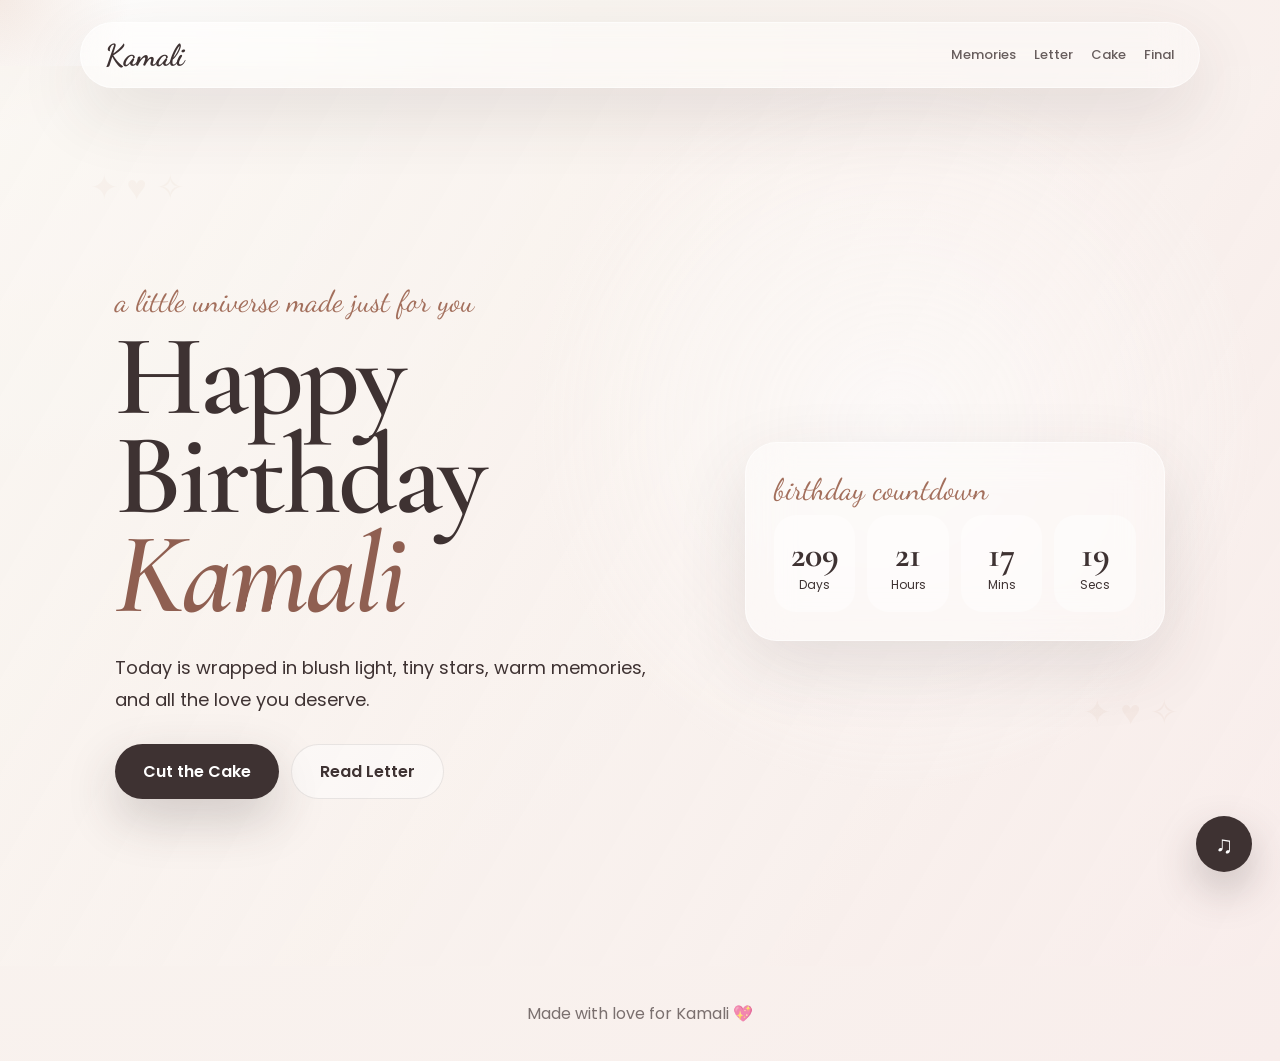
==== index.html @ 8284d703 "Initial commit" ====
<!DOCTYPE html>
<html lang="en">
<head>
  <meta charset="UTF-8" />
  <meta name="viewport" content="width=device-width, initial-scale=1.0" />
  <title>Happy Birthday Kamali</title>
  <link rel="preconnect" href="https://fonts.googleapis.com" />
  <link rel="preconnect" href="https://fonts.gstatic.com" crossorigin />
  <link href="https://fonts.googleapis.com/css2?family=Cormorant+Garamond:wght@400;500;600;700&family=Dancing+Script:wght@500;600;700&family=Poppins:wght@300;400;500;600;700&display=swap" rel="stylesheet" />
  <link rel="stylesheet" href="style.css" />
  <link rel="stylesheet" href="https://cdnjs.cloudflare.com/ajax/libs/font-awesome/6.5.0/css/all.min.css">
</head>
<body style="--hero-image: url('assets/kamali.jpg');">
  <div class="cursor-glow"></div>
  <div class="floating-bg"></div>

  <nav class="navbar glass">
    <a href="index.html" class="logo">Kamali</a>
    <div class="nav-links">
      <a href="memories.html">Memories</a>
      <a href="letter.html">Letter</a>
      <a href="cake.html">Cake</a>
      <a href="final.html">Final</a>
    </div>
  </nav>

<!-- 🎵 Background music -->
<audio id="bg-music" src="assets/yaro_en_nenjai.mp3" loop></audio>
<button class="music-btn" id="musicBtn">♫</button>


  <main class="hero page-section">
    <div class="hero-overlay"></div>
    <section class="hero-content reveal">
      <p class="script-text">a little universe made just for you</p>
      <h1>Happy Birthday<br><span> Kamali</span></h1>
      <p class="hero-desc">Today is wrapped in blush light, tiny stars, warm memories, and all the love you deserve.</p>
      <div class="hero-actions">
        <a class="btn primary" href="cake.html">Cut the Cake</a>
        <a class="btn ghost" href="letter.html">Read Letter</a>
      </div>
    </section>

    <aside class="countdown-card glass reveal delay-1">
      <p class="script-text">birthday countdown</p>
      <div class="countdown" id="countdown">
        <div><strong id="days">00</strong><span>Days</span></div>
        <div><strong id="hours">00</strong><span>Hours</span></div>
        <div><strong id="mins">00</strong><span>Mins</span></div>
        <div><strong id="secs">00</strong><span>Secs</span></div>
      </div>
    </aside>
  </main>

  <footer class="footer">Made with love for Kamali 💖</footer>

  <script src="script.js"></script>
</body>
</html>
---- style.css ----
:root {
  --warm-white: #f9f5f0;
  --blush: #f8edeb;
  --rose: #e8cfc1;
  --champagne: #d8b4a0;
  --cocoa: #3e3232;
  --serif: "Cormorant Garamond", serif;
  --script: "Dancing Script", cursive;
  --body: "Poppins", sans-serif;
}

* {
  box-sizing: border-box;
  margin: 0;
  padding: 0;
}

html {
  scroll-behavior: smooth;
}

body {
  min-height: 100vh;
  overflow-x: hidden;
  color: var(--cocoa);
  font-family: var(--body);
  background: radial-gradient(circle at top left, #fff 0%, var(--warm-white) 35%, var(--blush) 100%);
}

a {
  color: inherit;
  text-decoration: none;
}

button {
  font: inherit;
}

.glass {
  background: rgba(255, 255, 255, 0.35);
  border: 1px solid rgba(255, 255, 255, 0.55);
  backdrop-filter: blur(22px);
  box-shadow: 0 24px 70px rgba(62, 50, 50, 0.12);
}

.navbar {
  position: fixed;
  top: 22px;
  left: 50%;
  z-index: 50;
  width: min(1120px, 92%);
  display: flex;
  align-items: center;
  justify-content: space-between;
  padding: 14px 24px;
  border-radius: 999px;
  transform: translateX(-50%);
}

.logo {
  font-family: var(--script);
  font-size: 30px;
  font-weight: 700;
}

.nav-links {
  display: flex;
  gap: 18px;
  font-size: 13px;
  font-weight: 500;
}

.nav-links a {
  opacity: 0.78;
  transition: 0.3s;
}

.nav-links a:hover {
  color: #9f6a59;
  opacity: 1;
}

.cursor-glow {
  position: fixed;
  z-index: 0;
  width: 280px;
  height: 280px;
  border-radius: 50%;
  pointer-events: none;
  background: radial-gradient(circle, rgba(216, 180, 160, 0.28), transparent 65%);
  transform: translate(-50%, -50%);
}

.floating-bg::before,
.floating-bg::after {
  content: "✦ ♥ ✧";
  position: fixed;
  z-index: 0;
  color: rgba(216, 180, 160, 0.35);
  font-size: 34px;
  animation: float 8s infinite ease-in-out;
}

.floating-bg::before {
  top: 18%;
  left: 7%;
}

.floating-bg::after {
  right: 8%;
  bottom: 18%;
  animation-delay: 2s;
}

.hero,
.page-section {
  min-height: 100vh;
}

.hero {
  position: relative;
  display: grid;
  grid-template-columns: 1.2fr 0.8fr;
  align-items: center;
  padding: 120px 9% 70px;
  background: linear-gradient(120deg, rgba(249, 245, 240, 0.78), rgba(248, 237, 235, 0.65)), var(--hero-image) center/cover;
}

.hero-overlay {
  position: absolute;
  inset: 0;
  background: radial-gradient(circle at 70% 40%, rgba(255, 255, 255, 0.55), transparent 35%);
}

.hero-content,
.countdown-card {
  position: relative;
  z-index: 2;
}

.script-text {
  margin-bottom: 8px;
  color: #a36f5c;
  font-family: var(--script);
  font-size: 30px;
}

.hero h1,
.sub-hero h1,
.final-page h1,
.cake-page h1 {
  font-family: var(--serif);
  font-size: clamp(62px, 9vw, 128px);
  font-weight: 600;
  line-height: 0.86;
  letter-spacing: -3px;
}

.hero h1 span {
  color: #8f5f51;
  font-style: italic;
}

.hero-desc {
  max-width: 560px;
  margin: 28px 0;
  font-size: 18px;
  line-height: 1.8;
}

.btn {
  display: inline-flex;
  align-items: center;
  justify-content: center;
  margin-right: 12px;
  padding: 14px 28px;
  border-radius: 999px;
  font-weight: 600;
  transition: 0.3s;
}

.primary {
  color: #fff;
  background: var(--cocoa);
  box-shadow: 0 20px 50px rgba(62, 50, 50, 0.22);
}

.ghost {
  background: rgba(255, 255, 255, 0.42);
  border: 1px solid rgba(62, 50, 50, 0.1);
}

.btn:hover,
.cut-cake-btn:hover {
  transform: translateY(-4px);
}

.countdown-card {
  max-width: 420px;
  padding: 28px;
  border-radius: 32px;
}

.countdown {
  display: grid;
  grid-template-columns: repeat(4, 1fr);
  gap: 12px;
}

.countdown div {
  padding: 18px 10px;
  text-align: center;
  background: rgba(255, 255, 255, 0.42);
  border-radius: 22px;
}

.countdown strong {
  font-family: var(--serif);
  font-size: 36px;
}

.countdown span {
  display: block;
  font-size: 12px;
}

.music-btn {
  position: fixed;
  right: 28px;
  bottom: 28px;
  z-index: 60;
  width: 56px;
  height: 56px;
  color: #fff;
  font-size: 24px;
  background: var(--cocoa);
  border: 0;
  border-radius: 50%;
  box-shadow: 0 18px 42px rgba(62, 50, 50, 0.25);
  cursor: pointer;
}

.sub-hero {
  padding: 150px 8% 55px;
  text-align: center;
}

.sub-hero p {
  max-width: 680px;
  margin: 10px auto 24px;
}

.masonry {
  columns: 3 260px;
  column-gap: 24px;
  padding: 30px 8%;
}

.polaroid {
  break-inside: avoid;
  margin-bottom: 24px;
  padding: 14px 14px 22px;
  background: #fff;
  border-radius: 24px;
  box-shadow: 0 20px 55px rgba(62, 50, 50, 0.14);
  transform: rotate(-1deg);
  transition: 0.35s;
}

.polaroid:nth-child(even) {
  transform: rotate(1.5deg);
}

.polaroid:hover {
  transform: translateY(-8px) rotate(0);
}

.photo {
  height: 260px;
  border-radius: 18px;
  background: linear-gradient(135deg, var(--rose), var(--champagne)) center/cover;
}
.photo video {
  width: 100%;
  height: 100%;
  border-radius: 18px;
  object-fit: cover;
  display: block;
}

.tall .photo {
  height: 390px;
}

.wide .photo {
  height: 230px;
}

.polaroid p {
  margin-top: 12px;
  font-family: var(--script);
  font-size: 25px;
}



.letter-page {
  min-height: 100vh;
  display: grid;
  grid-template-columns: 0.8fr 1.2fr;
  gap: 50px;
  align-items: center;
  padding: 150px 9% 70px;
}

.envelope {
  position: relative;
  height: 260px;
  cursor: pointer;
}

.env-body {
  position: absolute;
  bottom: 0;
  display: grid;
  place-items: center;
  width: 100%;
  height: 180px;
  border-radius: 18px;
  background: linear-gradient(135deg, var(--rose), #fff);
  box-shadow: 0 30px 70px rgba(62, 50, 50, 0.14);
}

.flap {
  position: absolute;
  top: 0;
  left: 8%;
  width: 84%;
  height: 160px;
  background: var(--champagne);
  clip-path: polygon(50% 100%, 0 0, 100% 0);
  transform-origin: top;
  transition: 0.7s;
}

.envelope.open .flap {
  transform: rotateX(180deg);
}

.letter-paper {
  min-height: 500px;
  padding: 46px;
  background: #fffaf5;
  border-radius: 34px;
  box-shadow: 0 30px 80px rgba(62, 50, 50, 0.16);
}

.letter-paper h1 {
  font-family: var(--serif);
  font-size: 58px;
}

.letter-paper p:last-child {
  font-size: 17px;
  line-height: 2;
}

.night {
  color: #fff;
  background: radial-gradient(circle at top, #453636 0%, #191317 70%);
}

.cake-page,
.final-page {
  min-height: 100vh;
  display: grid;
  place-items: center;
  padding: 150px 8% 70px;
  text-align: center;
}

.final-page {
  background: linear-gradient(rgba(25, 19, 23, 0.45), rgba(25, 19, 23, 0.86)), var(--final-image) center/cover;
}

.cake-page h1,
.final-page h1 {
  max-width: 900px;
}


.cake-section {
  position: relative;
  display: flex;
  flex-direction: column;
  align-items: center;
  justify-content: center;
  min-height: 62vh;
  overflow: visible;
}

.cake-glow {
  position: absolute;
  width: 460px;
  height: 460px;
  border-radius: 50%;
  background: radial-gradient(circle, rgba(255, 214, 186, 0.34), transparent 68%);
  filter: blur(2px);
}

.cake-stage-text {
  position: relative;
  z-index: 8;
  margin: 18px auto 28px;
  max-width: 620px;
  padding: 14px 22px;
  border: 1px solid rgba(255, 255, 255, 0.32);
  border-radius: 999px;
  background: rgba(255, 255, 255, 0.13);
  color: rgba(255, 255, 255, 0.88);
  backdrop-filter: blur(14px);
  font-size: 14px;
}

.cake {
  position: relative;
  width: 390px;
  height: 330px;
  margin-bottom: 38px;
  overflow: visible;
}

.plate {
  position: absolute;
  left: 50%;
  bottom: -18px;
  width: 390px;
  height: 34px;
  border-radius: 50%;
  background: rgba(255, 255, 255, 0.34);
  transform: translateX(-50%);
  box-shadow: 0 26px 45px rgba(0, 0, 0, 0.24);
}

.candles {
  position: absolute;
  top: 2px;
  left: 50%;
  z-index: 7;
  display: flex;
  gap: 28px;
  transform: translateX(-50%);
  transition: 0.85s ease;
}

.candle {
  position: relative;
  display: block;
  width: 13px;
  height: 58px;
  margin-top: 24px;
  border-radius: 8px;
  background: repeating-linear-gradient(45deg, #fff 0 7px, #f7a7b5 7px 14px);
  box-shadow: inset 0 -8px 12px rgba(0, 0, 0, 0.08);
}

.flame {
  position: absolute;
  top: -28px;
  left: 50%;
  width: 16px;
  height: 30px;
  border-radius: 50% 50% 45% 45%;
  background: radial-gradient(circle at 50% 65%, #fff7a8 0 24%, #ffd166 25% 56%, #ff7b00 57% 100%);
  transform: translateX(-50%);
  box-shadow: 0 0 18px #ffb347, 0 0 36px rgba(255, 179, 71, 0.72);
  animation: flicker 0.8s infinite alternate;
  transform-origin: bottom center;
  transition: 0.45s ease;
}

.smoke {
  position: absolute;
  top: -30px;
  left: 50%;
  width: 10px;
  height: 10px;
  border-radius: 50%;
  background: rgba(255, 255, 255, 0.72);
  opacity: 0;
  filter: blur(3px);
  transform: translateX(-50%) scale(0.3);
}

.cake.blow .flame {
  opacity: 0;
  transform: translateX(-50%) translateY(12px) scale(0.1) rotate(18deg);
  box-shadow: none;
}

.cake.blow .smoke {
  animation: smokeUp 1.45s ease-out forwards;
}

.cake.blow .candle:nth-child(2) .smoke {
  animation-delay: 0.15s;
}

.cake.blow .candle:nth-child(3) .smoke {
  animation-delay: 0.3s;
}

.cake-top,
.cake-middle,
.cake-bottom,
.cake-slice {
  position: absolute;
  left: 50%;
  border-radius: 22px;
  transform: translateX(-50%);
  transition: 0.9s cubic-bezier(0.22, 0.82, 0.22, 1);
}

.cake-top,
.cake-middle,
.cake-bottom {
  z-index: 3;
  box-shadow: 0 24px 42px rgba(0, 0, 0, 0.22);
  overflow: hidden;
}

.cake-top::after,
.cake-middle::after,
.cake-bottom::after {
  content: "";
  position: absolute;
  inset: 11px 18px auto;
  height: 12px;
  border-radius: 999px;
  background: rgba(255, 255, 255, 0.38);
}

.cake-bottom {
  bottom: 24px;
  width: 330px;
  height: 92px;
  background: linear-gradient(135deg, #e8cfc1, #c8937a);
}

.cake-middle {
  bottom: 104px;
  width: 270px;
  height: 84px;
  background: linear-gradient(135deg, #f8edeb, #e7b7aa);
}

.cake-top {
  bottom: 176px;
  width: 210px;
  height: 74px;
  background: linear-gradient(135deg, #fff5f2, #f1c8bb);
}

.cut-line {
  position: absolute;
  left: 57%;
  bottom: 24px;
  z-index: 6;
  width: 3px;
  height: 228px;
  border-radius: 999px;
  background: rgba(255, 255, 255, 0.85);
  opacity: 0;
  transform: rotate(10deg) scaleY(0);
  transform-origin: top;
  box-shadow: 0 0 18px rgba(255, 255, 255, 0.65);
}

.cake.knife-in .cut-line {
  opacity: 1;
  animation: cutTrace 0.75s ease-in-out forwards;
}

.cake-slice {
  z-index: 5;
  right: 20px;
  left: auto;
  bottom: 24px;
  width: 126px;
  height: 225px;
  border-radius: 18px 22px 20px 18px;
  background: linear-gradient(135deg, #fff5f2 0 30%, #f8edeb 30% 63%, #e8cfc1 63% 100%);
  clip-path: polygon(13% 0, 100% 13%, 78% 100%, 0 100%);
  opacity: 0;
  transform: translateX(-12px) rotate(0deg) scale(0.97);
  box-shadow: 0 28px 48px rgba(0, 0, 0, 0.25);
}

.cake-slice::before {
  content: "";
  position: absolute;
  inset: 0;
  background: radial-gradient(circle at 62% 38%, rgba(195, 92, 92, 0.65) 0 4px, transparent 5px),
    radial-gradient(circle at 48% 72%, rgba(195, 92, 92, 0.55) 0 4px, transparent 5px);
}

.knife {
  position: absolute;
  top: 0;
  right: -170px;
  z-index: 9;
  width: 218px;
  height: 44px;
  opacity: 0;
  transform: translate(80px, -20px) rotate(-34deg);
  transform-origin: right center;
  transition: 1s cubic-bezier(0.22, 0.82, 0.22, 1);
}

.knife-blade {
  position: absolute;
  left: 0;
  top: 12px;
  width: 158px;
  height: 18px;
  border-radius: 999px 4px 4px 999px;
  background: linear-gradient(90deg, #ffffff, #d7d7d7 55%, #9e9e9e);
  box-shadow: 0 14px 28px rgba(0, 0, 0, 0.25);
}

.knife-blade::before {
  content: "";
  position: absolute;
  left: 4px;
  top: 3px;
  width: 120px;
  height: 4px;
  border-radius: 999px;
  background: rgba(255, 255, 255, 0.8);
}

.knife-handle {
  position: absolute;
  right: 0;
  top: 5px;
  width: 68px;
  height: 32px;
  border-radius: 999px;
  background: linear-gradient(135deg, #714948, #3e292d);
  box-shadow: inset 8px 0 10px rgba(255, 255, 255, 0.08), 0 12px 24px rgba(0, 0, 0, 0.28);
}

.cake.knife-in .knife {
  opacity: 1;
  transform: translate(-205px, 128px) rotate(-21deg);
}

.cake.sliced .knife {
  opacity: 0;
  transform: translate(-245px, 170px) rotate(-12deg);
}

.cake.sliced .cake-top,
.cake.sliced .cake-middle,
.cake.sliced .cake-bottom {
  clip-path: polygon(0 0, 62% 0, 52% 100%, 0 100%);
}

.cake.sliced .cake-slice {
  opacity: 1;
  transform: translate(78px, 34px) rotate(12deg) scale(1);
}

.cake.sliced .candles {
  transform: translateX(-83%) translateY(-4px) rotate(-5deg);
}

.cut-cake-btn {
  position: relative;
  z-index: 8;
  padding: 18px 40px;
  color: #3e3232;
  font-size: 18px;
  font-weight: 600;
  cursor: pointer;
  background: rgba(255, 255, 255, 0.82);
  border: 0;
  border-radius: 50px;
  box-shadow: 0 10px 30px rgba(0, 0, 0, 0.16);
  transition: 0.4s;
}

.cut-cake-btn:hover {
  transform: translateY(-4px) scale(1.03);
}

.cut-cake-btn:disabled {
  cursor: default;
  opacity: 0.92;
  transform: none;
}

@keyframes smokeUp {
  0% { opacity: 0; transform: translateX(-50%) translateY(0) scale(0.35); }
  20% { opacity: 0.8; }
  100% { opacity: 0; transform: translateX(-50%) translateY(-58px) scale(2.3); }
}

@keyframes cutTrace {
  0% { transform: rotate(10deg) scaleY(0); }
  100% { transform: rotate(10deg) scaleY(1); }
}

#confetti {
  position: fixed;
  inset: 0;
  pointer-events: none;
}

.footer {
  padding: 35px;
  color: rgba(62, 50, 50, 0.68);
  text-align: center;
}

.night .footer {
  color: rgba(255, 255, 255, 0.65);
}

.reveal {
  opacity: 0;
  transform: translateY(24px);
  animation: reveal 0.8s forwards;
}

.delay-1 {
  animation-delay: 0.18s;
}

.delay-2 {
  animation-delay: 0.34s;
}

@keyframes reveal {
  to {
    opacity: 1;
    transform: none;
  }
}

@keyframes float {
  50% {
    transform: translateY(-26px) rotate(8deg);
  }
}

@keyframes flicker {
  to {
    transform: scale(1.15) translateY(-2px);
    opacity: 0.84;
  }
}

@media (max-width: 900px) {
  .hero,
  .letter-page {
    grid-template-columns: 1fr;
  }

  .nav-links {
    display: none;
  }

  .hero {
    padding-top: 145px;
  }

  .hero h1,
  .sub-hero h1,
  .final-page h1,
  .cake-page h1 {
    font-size: 64px;
  }

  .countdown {
    grid-template-columns: repeat(2, 1fr);
  }

  .cake {
    transform: scale(0.86);
  }
}


/* =========================================================
   RESPONSIVE FIXES
   Added to make the birthday website work nicely on laptops,
   tablets, mobile phones, and very small screens.
   ========================================================= */

html {
  -webkit-text-size-adjust: 100%;
}

body {
  width: 100%;
}

img,
video,
canvas {
  max-width: 100%;
}

main,
header,
section,
footer,
.navbar {
  position: relative;
}

.hero-content,
.countdown-card,
.sub-hero,
.masonry,
.reason-grid,
.letter-page,
.cake-page,
.final-page,
.footer {
  z-index: 1;
}

.navbar {
  gap: 14px;
}

.nav-links {
  min-width: 0;
}

.nav-links a {
  white-space: nowrap;
}

.hero-actions {
  display: flex;
  flex-wrap: wrap;
  gap: 12px;
}

.hero-actions .btn,
.final-page .btn,
.sub-hero .btn {
  margin-right: 0;
}

.countdown-card {
  width: 100%;
  justify-self: center;
}

.masonry {
  width: 100%;
}

.photo {
  overflow: hidden;
  background-position: center;
  background-size: cover;
}

.reason-card:focus .reason-inner {
  transform: rotateY(180deg);
}

.letter-paper,
.random-reason,
.countdown-card,
.polaroid,
.reason-front,
.reason-back {
  overflow-wrap: anywhere;
}

/* Laptop / small desktop */
@media (max-width: 1100px) {
  .hero {
    grid-template-columns: 1fr 0.9fr;
    gap: 36px;
    padding-inline: 6%;
  }

  .letter-page {
    gap: 34px;
    padding-inline: 6%;
  }

  .cake-page,
  .final-page {
    padding-inline: 6%;
  }
}

/* Tablet */
@media (max-width: 900px) {
  .navbar {
    top: 14px;
    width: min(720px, 94%);
    align-items: center;
  }

  .nav-links {
    display: flex;
    gap: 12px;
    max-width: 70%;
    overflow-x: auto;
    padding: 6px 2px 7px;
    scrollbar-width: none;
  }

  .nav-links::-webkit-scrollbar {
    display: none;
  }

  .nav-links a {
    padding: 8px 12px;
    border-radius: 999px;
    background: rgba(255, 255, 255, 0.38);
  }

  .hero,
  .letter-page {
    grid-template-columns: 1fr;
  }

  .hero {
    gap: 36px;
    min-height: auto;
    padding: 145px 6% 70px;
    background-position: center top;
  }

  .hero h1,
  .sub-hero h1,
  .final-page h1,
  .cake-page h1 {
    font-size: clamp(52px, 12vw, 82px);
    letter-spacing: -2px;
  }

  .countdown {
    grid-template-columns: repeat(4, 1fr);
  }

  .sub-hero {
    padding: 135px 6% 45px;
  }

  .masonry {
    columns: 2 240px;
    padding-inline: 6%;
  }

  .reason-grid {
    grid-template-columns: repeat(auto-fit, minmax(180px, 1fr));
    padding-inline: 6%;
  }

  .letter-page {
    min-height: auto;
    padding: 135px 6% 60px;
  }

  .envelope {
    max-width: 460px;
    width: 100%;
    margin: 0 auto;
  }

  .letter-paper {
    min-height: 360px;
  }

  .cake-page,
  .final-page {
    min-height: auto;
    padding: 135px 6% 60px;
  }

  .cake-section {
    min-height: 560px;
  }

  .cake {
    transform: scale(0.86);
    transform-origin: center top;
  }
}

/* Mobile */
@media (max-width: 640px) {
  .glass {
    backdrop-filter: blur(16px);
  }

  .navbar {
    top: 10px;
    width: 94%;
    flex-direction: column;
    justify-content: center;
    padding: 12px 14px;
    border-radius: 26px;
  }

  .logo {
    font-size: 28px;
    line-height: 1;
  }

  .nav-links {
    width: 100%;
    max-width: 100%;
    justify-content: flex-start;
    font-size: 12px;
  }

  .cursor-glow {
    display: none;
  }

  .floating-bg::before,
  .floating-bg::after {
    font-size: 24px;
    opacity: 0.65;
  }

  .hero {
    min-height: 100svh;
    padding: 150px 5% 46px;
    text-align: center;
  }

  .script-text {
    font-size: 25px;
  }

  .hero h1,
  .sub-hero h1,
  .final-page h1,
  .cake-page h1 {
    font-size: clamp(44px, 15vw, 62px);
    line-height: 0.92;
    letter-spacing: -1.4px;
  }

  .hero-desc {
    margin: 22px auto;
    font-size: 15px;
    line-height: 1.75;
  }

  .hero-actions {
    justify-content: center;
  }

  .btn {
    width: min(100%, 280px);
    padding: 13px 20px;
  }

  .countdown-card {
    padding: 20px;
    border-radius: 26px;
  }

  .countdown {
    grid-template-columns: repeat(2, 1fr);
    gap: 10px;
  }

  .countdown div {
    padding: 14px 8px;
    border-radius: 18px;
  }

  .countdown strong {
    font-size: 31px;
  }

  .music-btn {
    right: 18px;
    bottom: 18px;
    width: 50px;
    height: 50px;
    font-size: 22px;
  }

  .sub-hero {
    padding: 145px 5% 35px;
  }

  .sub-hero p {
    font-size: 14px;
    line-height: 1.7;
  }

  .masonry {
    columns: 1;
    padding: 20px 5% 60px;
  }

  .polaroid {
    margin-bottom: 18px;
    border-radius: 22px;
    transform: none;
  }

  .polaroid:nth-child(even),
  .polaroid:hover {
    transform: none;
  }

  .photo,
  .wide .photo {
    height: 245px;
  }

  .tall .photo {
    height: 340px;
  }

  .reason-grid {
    grid-template-columns: 1fr;
    gap: 16px;
    padding: 16px 5% 65px;
  }

  .reason-card {
    height: 172px;
  }

  .reason-front,
  .reason-back {
    border-radius: 24px;
  }

  .reason-back p,
  .polaroid p {
    font-size: 23px;
  }

  .random-reason {
    margin-top: 16px;
    padding: 16px;
    font-size: 14px;
  }

  .letter-page {
    padding: 145px 5% 45px;
    gap: 26px;
  }

  .envelope {
    height: 220px;
  }

  .env-body {
    height: 150px;
  }

  .flap {
    height: 135px;
  }

  .letter-paper {
    min-height: 330px;
    padding: 28px 22px;
    border-radius: 28px;
  }

  .letter-paper p:last-child {
    font-size: 15px;
    line-height: 1.9;
  }

  .cake-page,
  .final-page {
    padding: 145px 5% 48px;
  }

  .final-page p,
  .cake-page p {
    font-size: 14px;
    line-height: 1.7;
  }

  .cake-section {
    min-height: 500px;
    width: 100%;
  }

  .cake-glow {
    width: 320px;
    height: 320px;
  }

  .cake-stage-text {
    width: min(100%, 330px);
    margin-bottom: 12px;
    padding: 12px 16px;
    white-space: normal;
  }

  .cake {
    margin-bottom: -10px;
    transform: scale(0.72);
    transform-origin: center top;
  }

  .cut-cake-btn {
    width: min(100%, 310px);
    padding: 15px 22px;
    font-size: 16px;
  }

  .footer {
    padding: 25px 18px;
    font-size: 13px;
  }
}

/* Very small phones */
@media (max-width: 380px) {
  .navbar {
    width: 96%;
    padding-inline: 10px;
  }

  .nav-links a {
    padding: 7px 10px;
  }

  .hero,
  .sub-hero,
  .letter-page,
  .cake-page,
  .final-page {
    padding-inline: 4%;
  }

  .hero h1,
  .sub-hero h1,
  .final-page h1,
  .cake-page h1 {
    font-size: clamp(39px, 14vw, 50px);
  }

  .script-text {
    font-size: 23px;
  }

  .photo,
  .wide .photo {
    height: 220px;
  }

  .tall .photo {
    height: 300px;
  }

  .countdown strong {
    font-size: 28px;
  }

  .cake-section {
    min-height: 470px;
  }

  .cake {
    transform: scale(0.64);
    margin-bottom: -48px;
  }
}

@media (prefers-reduced-motion: reduce) {
  *,
  *::before,
  *::after {
    scroll-behavior: auto !important;
    animation-duration: 0.001ms !important;
    animation-iteration-count: 1 !important;
    transition-duration: 0.001ms !important;
  }
.music-btn {
  position: fixed;
  bottom: 20px;
  right: 20px;
  background: rgba(255, 255, 255, 0.7);
  border: 2px solid #d6336c;
  color: #d6336c;
  font-size: 1.6rem;
  border-radius: 50%;
  width: 60px;
  height: 60px;
  cursor: pointer;
  box-shadow: 0 6px 12px rgba(0,0,0,0.25);
  transition: background 0.3s ease, transform 0.3s ease;
}
.music-btn:hover {
  transform: scale(1.1);
  background: #d6336c;
  color: white;
}
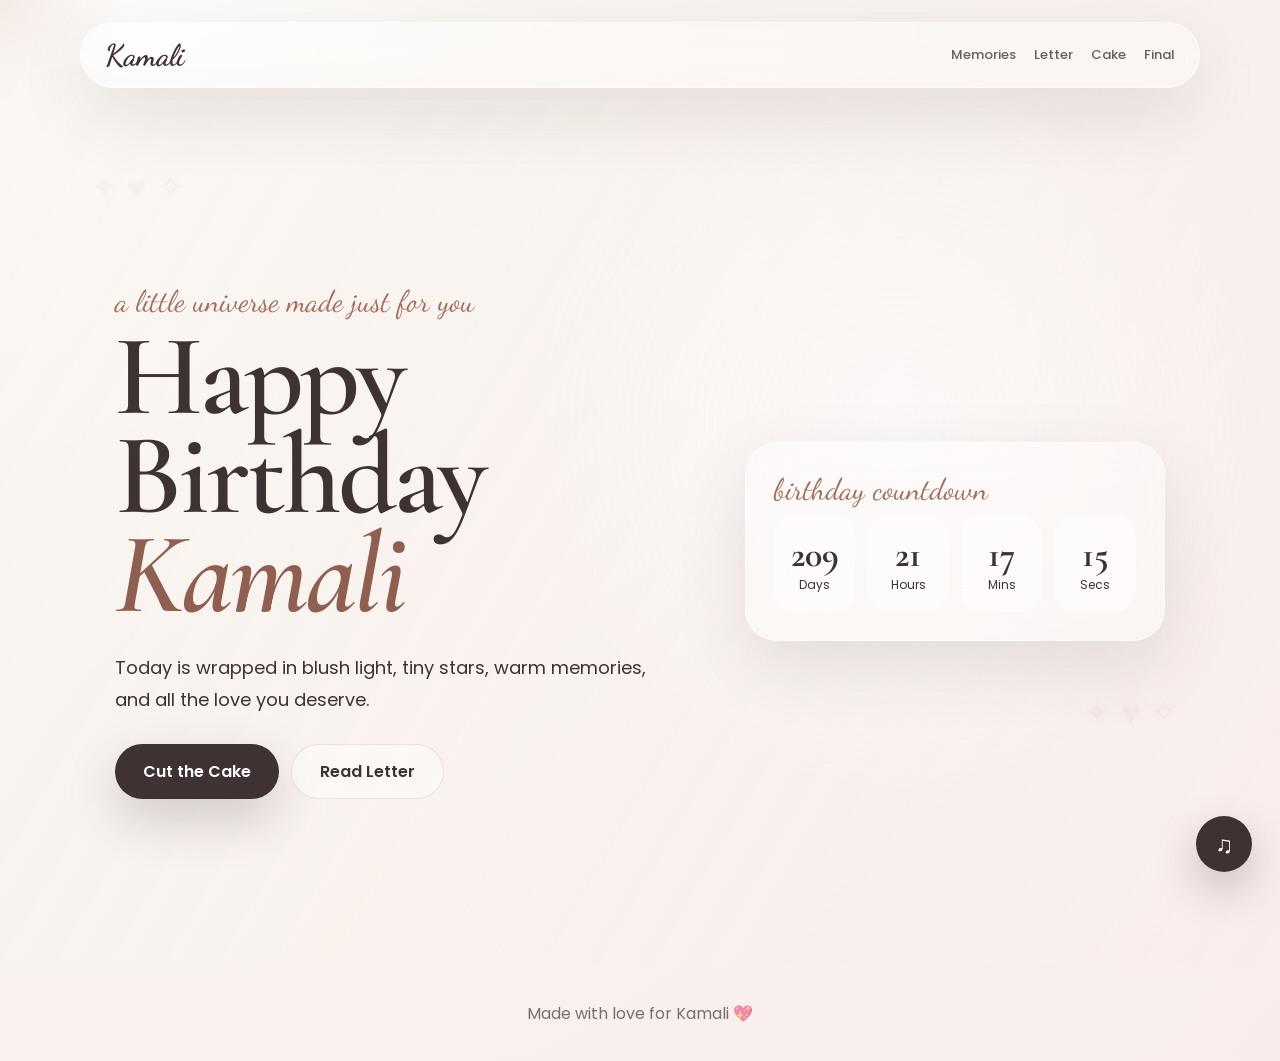
==== commit 07fcd9c9: "Update index.html with my customized footer" ====
--- a/index.html
+++ b/index.html
@@ -56,4 +56,4 @@
 
   <script src="script.js"></script>
 </body>
-</html>
+</html> 
